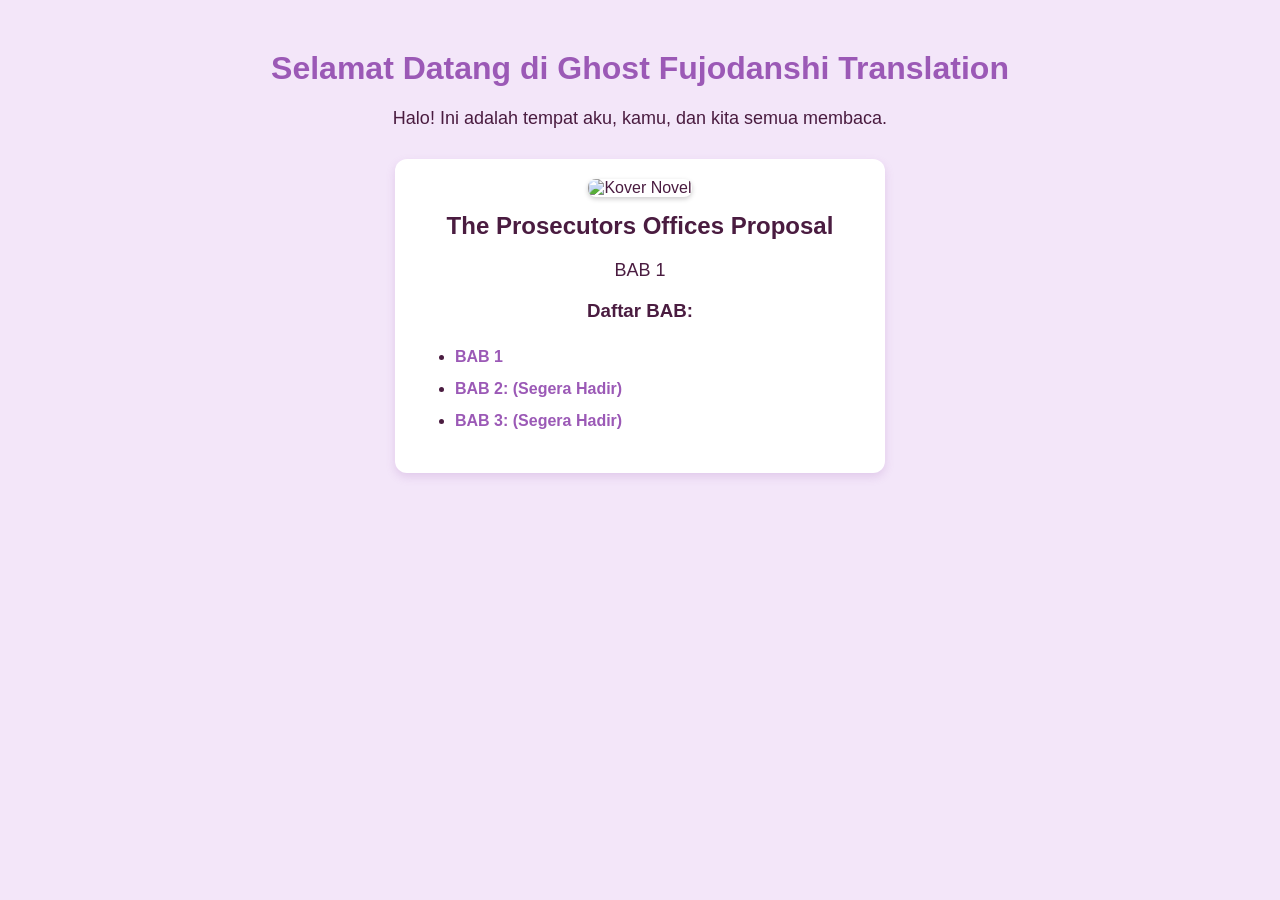
==== index.html @ 05da23c5 "Add files via upload" ====
<!DOCTYPE html>
<html>
<head>
    <title>Ghost Fujodanshi Web</title>
    <style>
        /* INI ADALAH BAGIAN CSS KITA */
        body {
            background-color: #f3e6f9;
            color: #4a1c40;
            font-family: 'Segoe UI', Tahoma, Geneva, Verdana, sans-serif;
            margin: 50px;
            text-align: center;
        }

        h1 {
            color: #9b59b6;
        }

        p {
            font-size: 18px;
        }

        .kotak-novel {
            background-color: white;
            border-radius: 12px;
            padding: 20px;
            margin: 30px auto;
            max-width: 450px;
            box-shadow: 0 4px 10px rgba(155, 89, 182, 0.2);
        }

        /* INI KODE BARU UNTUK MENGATUR GAMBAR KOVER */
        .kover-novel {
            width: 100%; /* Membuat gambar menyesuaikan lebar kotak */
            max-width: 250px; /* Lebar maksimal gambar agar tidak terlalu raksasa */
            border-radius: 8px; /* Sudut gambar sedikit membulat */
            margin-bottom: 15px; /* Memberi jarak antara gambar dan judul */
            box-shadow: 0 2px 5px rgba(0,0,0,0.2);
        }

        .kotak-novel h2 {
            color: #4a1c40;
            margin-top: 0;
        }

        .tombol-baca {
            display: inline-block;
            background-color: #9b59b6;
            color: white;
            padding: 10px 25px;
            text-decoration: none;
            border-radius: 8px;
            font-weight: bold;
            margin-top: 15px;
        }

        .tombol-baca:hover {
            background-color: #8e44ad;
        }
    </style>
</head>
<body>
    
    <!-- INI ADALAH BAGIAN ISI WEBSITE -->
    <h1>Selamat Datang di Ghost Fujodanshi Translation</h1>
    <p>Halo! Ini adalah tempat aku, kamu, dan kita semua membaca.</p>

    <div class="kotak-novel">
        <!-- INI KODE BARU UNTUK MENAMPILKAN GAMBAR -->
        <!-- Sementara aku pakai gambar contoh (placeholder) dari internet -->
        <img src="cover tpop.png" alt="Kover Novel" class="kover-novel">

        <h2>The Prosecutors Offices Proposal</h2>
        <p>BAB 1</p>
        <h3>Daftar BAB:</h3>
     <ul style="text-align: left; line-height: 2;">
         <li><a href="tpopbab1.html" style="color: #9b59b6; text-decoration: none; font-weight: bold;">BAB 1</a></li>
         <li><a href="#" style="color: #9b59b6; text-decoration: none; font-weight: bold;">BAB 2: (Segera Hadir)</a></li>
         <li><a href="#" style="color: #9b59b6; text-decoration: none; font-weight: bold;">BAB 3: (Segera Hadir)</a></li>
     </ul>
    </div>

</body>
</html>
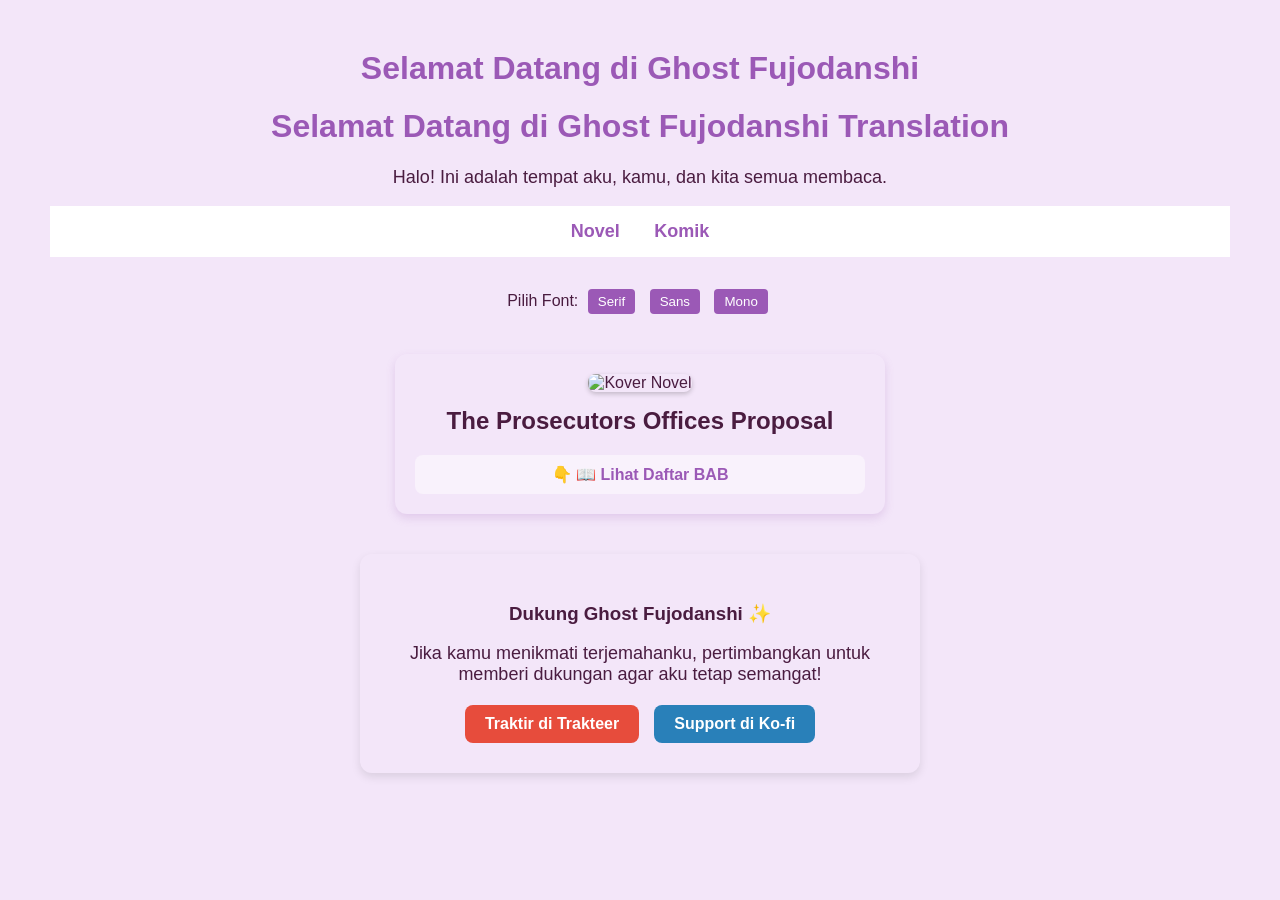
==== commit 10be49ef: "Add files via upload" ====
--- a/index.html
+++ b/index.html
@@ -3,6 +3,28 @@
 <head>
     <title>Ghost Fujodanshi Web</title>
     <style>
+        /* Gaya untuk Menu Navigasi */
+.navbar {
+    background-color: #ffffff;
+    padding: 15px;
+    text-align: center;
+    border-bottom: 2px solid #f3e6f9;
+    margin-bottom: 20px;
+}
+
+.navbar a {
+    margin: 0 15px;
+    text-decoration: none;
+    color: #9b59b6;
+    font-weight: bold;
+    font-size: 18px;
+}
+
+.navbar a:hover {
+    color: #4a1c40;
+    text-decoration: underline;
+}
+
         /* INI ADALAH BAGIAN CSS KITA */
         body {
             background-color: #f3e6f9;
@@ -21,7 +43,7 @@
         }
 
         .kotak-novel {
-            background-color: white;
+            background-color: transparent;
             border-radius: 12px;
             padding: 20px;
             margin: 30px auto;
@@ -57,13 +79,128 @@
         .tombol-baca:hover {
             background-color: #8e44ad;
         }
+
+        /* Gaya khusus untuk teks sinopsis */
+.sinopsis {
+    color: #666;             /* Warna abu-abu agar tidak terlalu mencolok */
+    font-style: italic;      /* Tulisan miring agar terlihat seperti kutipan */
+    font-size: 14px;         /* Ukuran font sedikit lebih kecil dari judul */
+    margin: 10px 0;          /* Jarak atas dan bawah */
+    line-height: 1.4;        /* Jarak antar baris */
+}
+
+/* Gaya untuk tombol buka/tutup */
+.tombol-lipat {
+    color: #9b59b6;          /* Warna ungu khas web kamu */
+    font-weight: bold;       /* Tulisan ditebalkan */
+    cursor: pointer;         /* Mengubah kursor panah menjadi gambar tangan saat disentuh */
+    margin-top: 10px;
+    padding: 10px;
+    background-color: #f9f2fc; /* Memberi latar ungu sangat pudar seperti tombol */
+    border-radius: 8px;      /* Ujungnya membulat */
+    list-style-type: '👇 ';    /* Mengubah ikon panah bawaan menjadi emoji (opsional) */
+}
+
+/* Mengubah warna saat tombol disentuh mouse (hover) */
+.tombol-lipat:hover {
+    background-color: #e6cff2;
+    color: #4a1c40;
+}
+
+/* Mengubah ikon saat tombol dalam keadaan TERBUKA */
+details[open] summary {
+    list-style-type: '👆 '; 
+    margin-bottom: 15px;     /* Memberi jarak dengan teks di bawahnya saat terbuka */
+}
+
+/* Gaya untuk kotak dukungan */
+.dukungan {
+    background-color: transparent;
+    padding: 30px;
+    margin: 40px auto;
+    max-width: 500px;
+    border-radius: 12px;
+    box-shadow: 0 4px 10px rgba(0,0,0,0.1);
+    text-align: center;
+}
+
+.tombol-donasi {
+    display: flex;
+    justify-content: center;
+    gap: 15px; /* Jarak antar tombol */
+    margin-top: 20px;
+}
+
+/* Tombol Trakteer (Warna Merah Khas) */
+.btn-trakteer {
+    background-color: #e74c3c;
+    color: white;
+    padding: 10px 20px;
+    text-decoration: none;
+    border-radius: 8px;
+    font-weight: bold;
+}
+
+/* Tombol Ko-fi (Warna Biru Khas) */
+.btn-kofi {
+    background-color: #2980b9;
+    color: white;
+    padding: 10px 20px;
+    text-decoration: none;
+    border-radius: 8px;
+    font-weight: bold;
+}
+
+/* Efek saat mouse diarahkan ke tombol */
+.btn-trakteer:hover, .btn-kofi:hover {
+    opacity: 0.8;
+    transform: scale(1.05);
+}
+
+.font-switcher {
+    text-align: center;
+    margin: 10px;
+    padding: 10px;
+    background: transparent;
+    border-radius: 8px;
+}
+
+.font-switcher button {
+    margin: 0 5px;
+    padding: 5px 10px;
+    cursor: pointer;
+    background: #9b59b6;
+    color: white;
+    border: none;
+    border-radius: 4px;
+}
+
+.font-switcher button:hover {
+    background: #4a1c40;
+}
     </style>
 </head>
 <body>
     
+    <h1>Selamat Datang di Ghost Fujodanshi</h1>
+    <!-- ... sisanya tetap sama ... -->
     <!-- INI ADALAH BAGIAN ISI WEBSITE -->
     <h1>Selamat Datang di Ghost Fujodanshi Translation</h1>
     <p>Halo! Ini adalah tempat aku, kamu, dan kita semua membaca.</p>
+
+<body>
+    <!-- Tambahkan Navigasi ini -->
+    <nav class="navbar">
+        <a href="index.html">Novel</a>
+        <a href="komik.html">Komik</a>
+    </nav>
+
+<div class="font-switcher">
+    <span>Pilih Font:</span>
+    <button onclick="changeFont('serif')">Serif</button>
+    <button onclick="changeFont('sans-serif')">Sans</button>
+    <button onclick="changeFont('monospace')">Mono</button>
+</div>
 
     <div class="kotak-novel">
         <!-- INI KODE BARU UNTUK MENAMPILKAN GAMBAR -->
@@ -71,14 +208,35 @@
         <img src="cover tpop.png" alt="Kover Novel" class="kover-novel">
 
         <h2>The Prosecutors Offices Proposal</h2>
-        <p>BAB 1</p>
-        <h3>Daftar BAB:</h3>
-     <ul style="text-align: left; line-height: 2;">
-         <li><a href="tpopbab1.html" style="color: #9b59b6; text-decoration: none; font-weight: bold;">BAB 1</a></li>
-         <li><a href="#" style="color: #9b59b6; text-decoration: none; font-weight: bold;">BAB 2: (Segera Hadir)</a></li>
-         <li><a href="#" style="color: #9b59b6; text-decoration: none; font-weight: bold;">BAB 3: (Segera Hadir)</a></li>
-     </ul>
+
+    <!-- BAGIAN 2: DAFTAR BAB -->
+    <details>
+        <summary class="tombol-lipat">📖 Lihat Daftar BAB</summary>
+        <ul style="text-align: left; line-height: 1.8; margin-top: 10px;">
+            <li><a href="tpopbab1.html">BAB 1</a></li>
+        </ul>
+    </details>
+
     </div>
+
+    <!-- Bagian Dukungan -->
+<div class="dukungan">
+    <h3>Dukung Ghost Fujodanshi ✨</h3>
+    <p>Jika kamu menikmati terjemahanku, pertimbangkan untuk memberi dukungan agar aku tetap semangat!</p>
+    
+    <div class="tombol-donasi">
+        <!-- Ganti tanda # dengan link asli Trakteer/Ko-fi kamu -->
+        <a href="https://trakteer.id/ghostfujodanshi" target="_blank" class="btn-trakteer">Traktir di Trakteer</a>
+        <a href="https://ko-fi.com/ghostfujodanshi" target="_blank" class="btn-kofi">Support di Ko-fi</a>
+    </div>
+</div>
+
+<script>
+    function changeFont(fontType) {
+        // Mengubah font seluruh halaman
+        document.body.style.fontFamily = fontType;
+    }
+</script>
 
 </body>
 </html>
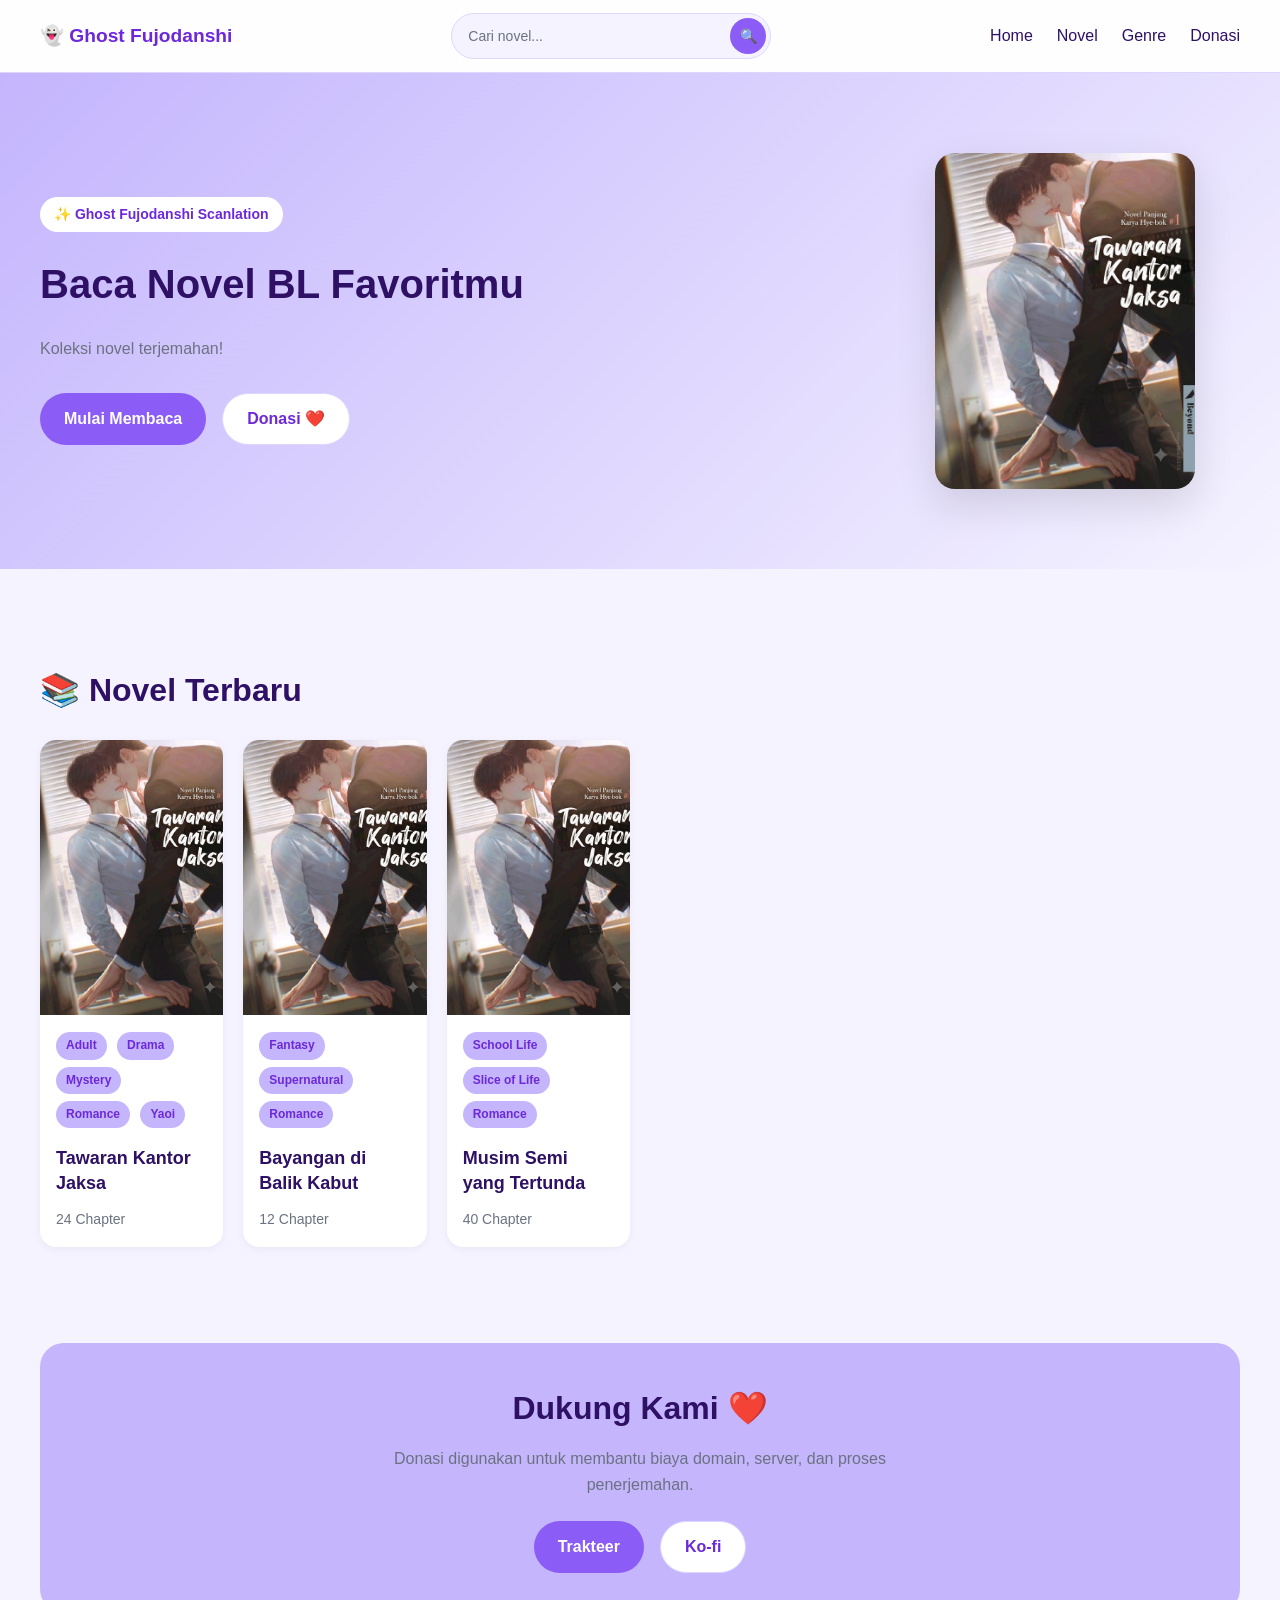
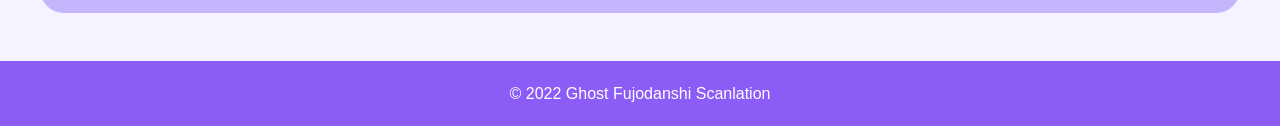
==== commit 521e82da: "Add files via upload" ====
--- a/index.html
+++ b/index.html
@@ -1,242 +1,64 @@
 <!DOCTYPE html>
-<html>
+<html lang="id">
+
 <head>
-    <title>Ghost Fujodanshi Web</title>
-    <style>
-        /* Gaya untuk Menu Navigasi */
-.navbar {
-    background-color: #ffffff;
-    padding: 15px;
-    text-align: center;
-    border-bottom: 2px solid #f3e6f9;
-    margin-bottom: 20px;
-}
 
-.navbar a {
-    margin: 0 15px;
-    text-decoration: none;
-    color: #9b59b6;
-    font-weight: bold;
-    font-size: 18px;
-}
+<meta charset="UTF-8">
+<meta name="viewport" content="width=device-width, initial-scale=1.0">
 
-.navbar a:hover {
-    color: #4a1c40;
-    text-decoration: underline;
-}
+<title>Ghost Fujodanshi Scanlation - Baca Novel BL Terjemahan Indonesia</title>
+<meta name="description" content="Baca novel BL (Boys Love) terjemahan bahasa Indonesia gratis di Ghost Fujodanshi Scanlation. Update terbaru, genre lengkap, nyaman dibaca.">
+<link rel="canonical" href="https://ghostfujodanshi.github.io/archive/">
 
-        /* INI ADALAH BAGIAN CSS KITA */
-        body {
-            background-color: #f3e6f9;
-            color: #4a1c40;
-            font-family: 'Segoe UI', Tahoma, Geneva, Verdana, sans-serif;
-            margin: 50px;
-            text-align: center;
-        }
+<!-- Favicon -->
+<link rel="icon" type="image/x-icon" href="favicon.ico">
+<link rel="icon" type="image/png" sizes="32x32" href="assets/icons/favicon-32x32.png">
+<link rel="icon" type="image/png" sizes="16x16" href="assets/icons/favicon-16x16.png">
+<link rel="apple-touch-icon" href="assets/icons/apple-touch-icon.png">
 
-        h1 {
-            color: #9b59b6;
-        }
+<!-- Open Graph (preview saat link dishare) -->
+<meta property="og:type" content="website">
+<meta property="og:site_name" content="Ghost Fujodanshi Scanlation">
+<meta property="og:title" content="Ghost Fujodanshi Scanlation - Baca Novel BL Terjemahan Indonesia">
+<meta property="og:description" content="Baca novel BL (Boys Love) terjemahan bahasa Indonesia gratis. Update terbaru, genre lengkap, nyaman dibaca.">
+<meta property="og:image" content="https://ghostfujodanshi.github.io/archive/assets/images/og-image.jpg">
+<meta property="og:url" content="https://ghostfujodanshi.github.io/archive/">
 
-        p {
-            font-size: 18px;
-        }
+<!-- Twitter Card -->
+<meta name="twitter:card" content="summary_large_image">
+<meta name="twitter:title" content="Ghost Fujodanshi Scanlation - Baca Novel BL Terjemahan Indonesia">
+<meta name="twitter:description" content="Baca novel BL (Boys Love) terjemahan bahasa Indonesia gratis. Update terbaru, genre lengkap, nyaman dibaca.">
+<meta name="twitter:image" content="https://ghostfujodanshi.github.io/archive/assets/images/og-image.jpg">
 
-        .kotak-novel {
-            background-color: transparent;
-            border-radius: 12px;
-            padding: 20px;
-            margin: 30px auto;
-            max-width: 450px;
-            box-shadow: 0 4px 10px rgba(155, 89, 182, 0.2);
-        }
+<link rel="stylesheet" href="assets/css/style.css">
 
-        /* INI KODE BARU UNTUK MENGATUR GAMBAR KOVER */
-        .kover-novel {
-            width: 100%; /* Membuat gambar menyesuaikan lebar kotak */
-            max-width: 250px; /* Lebar maksimal gambar agar tidak terlalu raksasa */
-            border-radius: 8px; /* Sudut gambar sedikit membulat */
-            margin-bottom: 15px; /* Memberi jarak antara gambar dan judul */
-            box-shadow: 0 2px 5px rgba(0,0,0,0.2);
-        }
+</head>
 
-        .kotak-novel h2 {
-            color: #4a1c40;
-            margin-top: 0;
-        }
-
-        .tombol-baca {
-            display: inline-block;
-            background-color: #9b59b6;
-            color: white;
-            padding: 10px 25px;
-            text-decoration: none;
-            border-radius: 8px;
-            font-weight: bold;
-            margin-top: 15px;
-        }
-
-        .tombol-baca:hover {
-            background-color: #8e44ad;
-        }
-
-        /* Gaya khusus untuk teks sinopsis */
-.sinopsis {
-    color: #666;             /* Warna abu-abu agar tidak terlalu mencolok */
-    font-style: italic;      /* Tulisan miring agar terlihat seperti kutipan */
-    font-size: 14px;         /* Ukuran font sedikit lebih kecil dari judul */
-    margin: 10px 0;          /* Jarak atas dan bawah */
-    line-height: 1.4;        /* Jarak antar baris */
-}
-
-/* Gaya untuk tombol buka/tutup */
-.tombol-lipat {
-    color: #9b59b6;          /* Warna ungu khas web kamu */
-    font-weight: bold;       /* Tulisan ditebalkan */
-    cursor: pointer;         /* Mengubah kursor panah menjadi gambar tangan saat disentuh */
-    margin-top: 10px;
-    padding: 10px;
-    background-color: #f9f2fc; /* Memberi latar ungu sangat pudar seperti tombol */
-    border-radius: 8px;      /* Ujungnya membulat */
-    list-style-type: '👇 ';    /* Mengubah ikon panah bawaan menjadi emoji (opsional) */
-}
-
-/* Mengubah warna saat tombol disentuh mouse (hover) */
-.tombol-lipat:hover {
-    background-color: #e6cff2;
-    color: #4a1c40;
-}
-
-/* Mengubah ikon saat tombol dalam keadaan TERBUKA */
-details[open] summary {
-    list-style-type: '👆 '; 
-    margin-bottom: 15px;     /* Memberi jarak dengan teks di bawahnya saat terbuka */
-}
-
-/* Gaya untuk kotak dukungan */
-.dukungan {
-    background-color: transparent;
-    padding: 30px;
-    margin: 40px auto;
-    max-width: 500px;
-    border-radius: 12px;
-    box-shadow: 0 4px 10px rgba(0,0,0,0.1);
-    text-align: center;
-}
-
-.tombol-donasi {
-    display: flex;
-    justify-content: center;
-    gap: 15px; /* Jarak antar tombol */
-    margin-top: 20px;
-}
-
-/* Tombol Trakteer (Warna Merah Khas) */
-.btn-trakteer {
-    background-color: #e74c3c;
-    color: white;
-    padding: 10px 20px;
-    text-decoration: none;
-    border-radius: 8px;
-    font-weight: bold;
-}
-
-/* Tombol Ko-fi (Warna Biru Khas) */
-.btn-kofi {
-    background-color: #2980b9;
-    color: white;
-    padding: 10px 20px;
-    text-decoration: none;
-    border-radius: 8px;
-    font-weight: bold;
-}
-
-/* Efek saat mouse diarahkan ke tombol */
-.btn-trakteer:hover, .btn-kofi:hover {
-    opacity: 0.8;
-    transform: scale(1.05);
-}
-
-.font-switcher {
-    text-align: center;
-    margin: 10px;
-    padding: 10px;
-    background: transparent;
-    border-radius: 8px;
-}
-
-.font-switcher button {
-    margin: 0 5px;
-    padding: 5px 10px;
-    cursor: pointer;
-    background: #9b59b6;
-    color: white;
-    border: none;
-    border-radius: 4px;
-}
-
-.font-switcher button:hover {
-    background: #4a1c40;
-}
-    </style>
-</head>
-<body>
-    
-    <h1>Selamat Datang di Ghost Fujodanshi</h1>
-    <!-- ... sisanya tetap sama ... -->
-    <!-- INI ADALAH BAGIAN ISI WEBSITE -->
-    <h1>Selamat Datang di Ghost Fujodanshi Translation</h1>
-    <p>Halo! Ini adalah tempat aku, kamu, dan kita semua membaca.</p>
 
 <body>
-    <!-- Tambahkan Navigasi ini -->
-    <nav class="navbar">
-        <a href="index.html">Novel</a>
-        <a href="komik.html">Komik</a>
-    </nav>
 
-<div class="font-switcher">
-    <span>Pilih Font:</span>
-    <button onclick="changeFont('serif')">Serif</button>
-    <button onclick="changeFont('sans-serif')">Sans</button>
-    <button onclick="changeFont('monospace')">Mono</button>
-</div>
 
-    <div class="kotak-novel">
-        <!-- INI KODE BARU UNTUK MENAMPILKAN GAMBAR -->
-        <!-- Sementara aku pakai gambar contoh (placeholder) dari internet -->
-        <img src="cover tpop.png" alt="Kover Novel" class="kover-novel">
+<div id="header"></div>
 
-        <h2>The Prosecutors Offices Proposal</h2>
 
-    <!-- BAGIAN 2: DAFTAR BAB -->
-    <details>
-        <summary class="tombol-lipat">📖 Lihat Daftar BAB</summary>
-        <ul style="text-align: left; line-height: 1.8; margin-top: 10px;">
-            <li><a href="tpopbab1.html">BAB 1</a></li>
-        </ul>
-    </details>
+<main>
 
-    </div>
+    <div id="hero"></div>
 
-    <!-- Bagian Dukungan -->
-<div class="dukungan">
-    <h3>Dukung Ghost Fujodanshi ✨</h3>
-    <p>Jika kamu menikmati terjemahanku, pertimbangkan untuk memberi dukungan agar aku tetap semangat!</p>
-    
-    <div class="tombol-donasi">
-        <!-- Ganti tanda # dengan link asli Trakteer/Ko-fi kamu -->
-        <a href="https://trakteer.id/ghostfujodanshi" target="_blank" class="btn-trakteer">Traktir di Trakteer</a>
-        <a href="https://ko-fi.com/ghostfujodanshi" target="_blank" class="btn-kofi">Support di Ko-fi</a>
-    </div>
-</div>
+    <div id="latest"></div>
 
-<script>
-    function changeFont(fontType) {
-        // Mengubah font seluruh halaman
-        document.body.style.fontFamily = fontType;
-    }
-</script>
+    <div id="donation"></div>
+
+</main>
+
+
+<div id="footer"></div>
+
+
+
+<script type="module" src="assets/js/pages/home.js"></script>
+
 
 </body>
+
 </html>
--- a/assets/css/style.css
+++ b/assets/css/style.css
@@ -0,0 +1,39 @@
+/* ===========================
+   BASE
+=========================== */
+
+@import url("./base/reset.css");
+@import url("./base/variables.css");
+@import url("./base/typography.css");
+@import url("./base/base.css");
+
+
+/* ===========================
+   LAYOUT
+=========================== */
+
+@import url("./layout/container.css");
+@import url("./layout/header.css");
+@import url("./layout/hero.css");
+@import url("./layout/footer.css");
+@import url("./layout/donation.css");
+
+
+/* ===========================
+   COMPONENTS
+=========================== */
+
+@import url("./components/button.css");
+@import url("./components/card.css");
+@import url("./components/badge.css");
+@import url("./components/search.css");
+
+
+/* ===========================
+   PAGES
+=========================== */
+
+@import url("./pages/home.css");
+@import url("./pages/novel.css");
+@import url("./pages/chapter.css");
+@import url("./pages/novels.css");
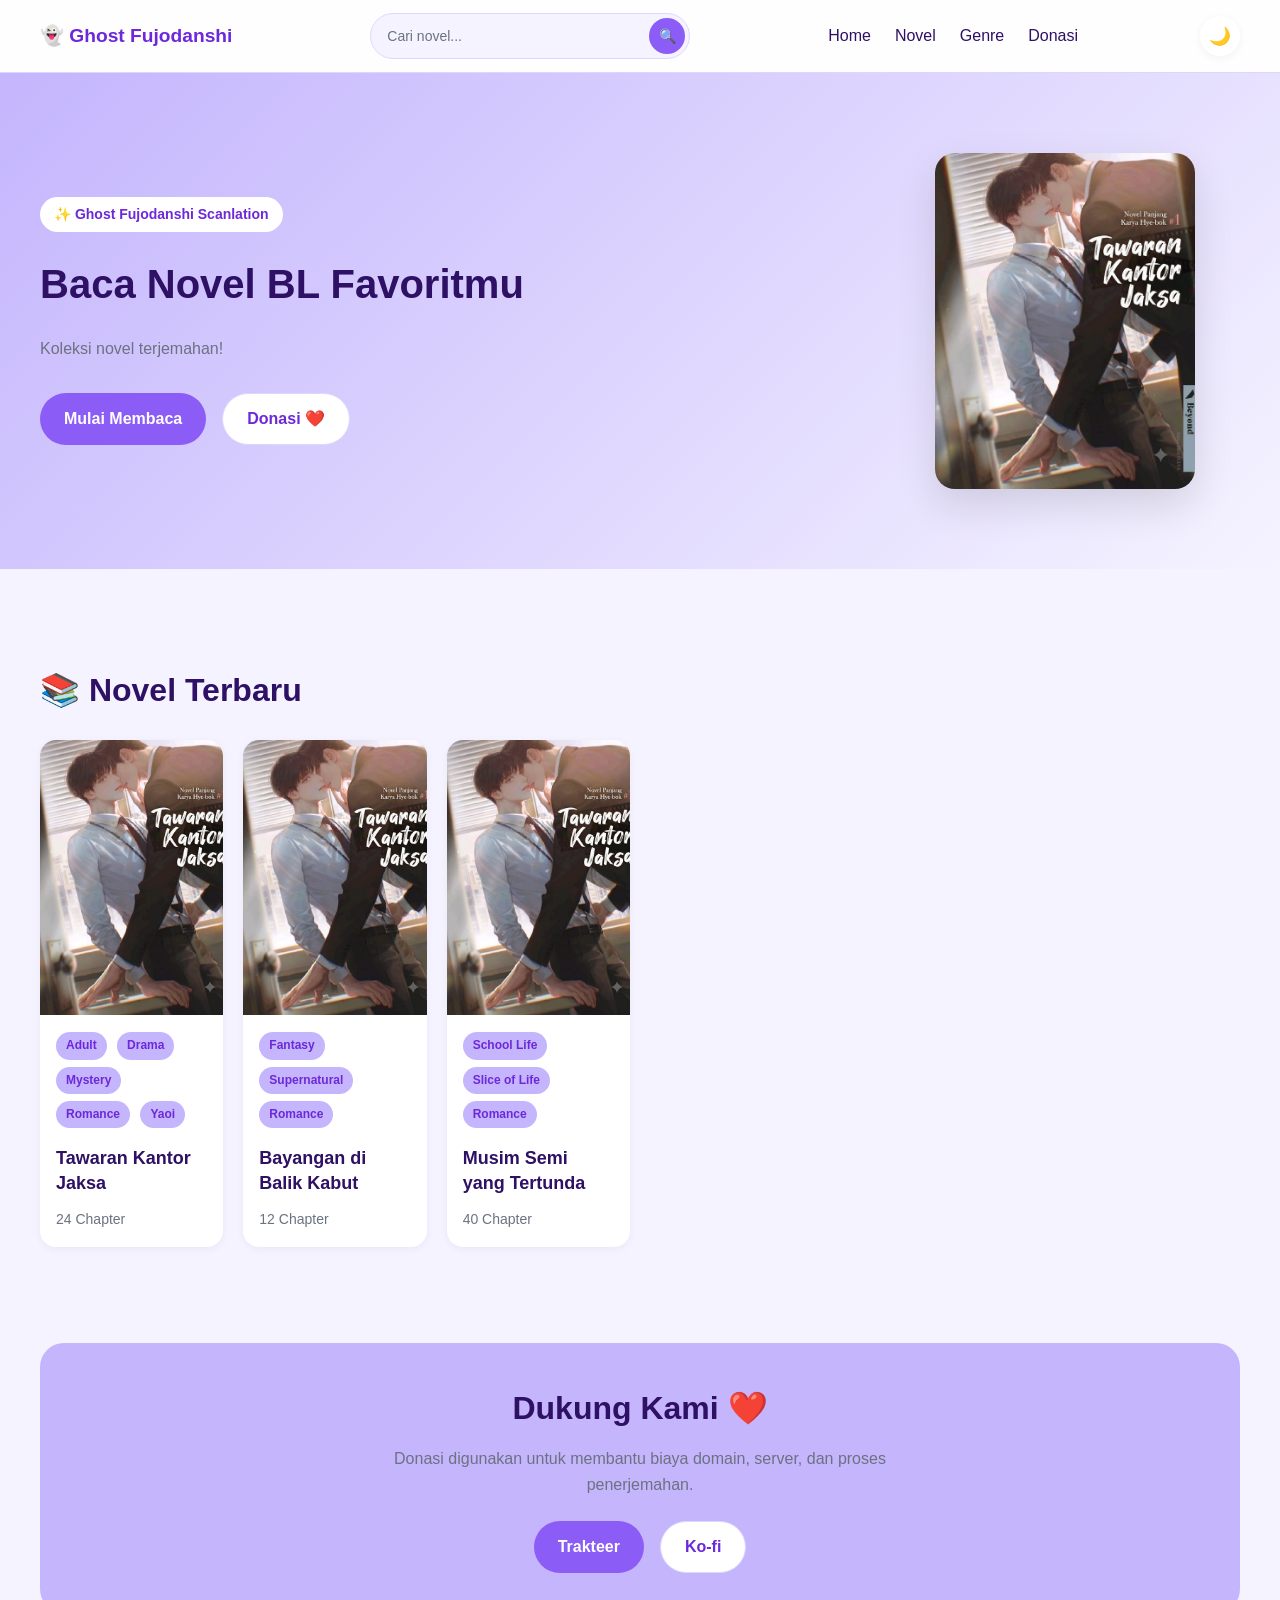
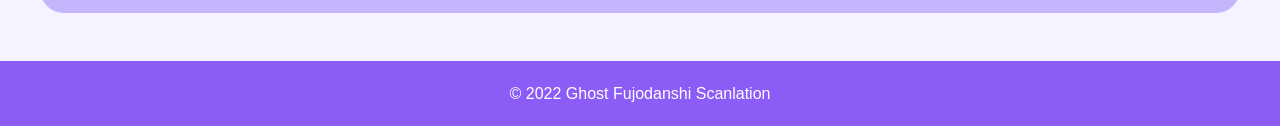
==== commit 4836e1c0: "Add files via upload" ====
--- a/index.html
+++ b/index.html
@@ -4,7 +4,9 @@
 <head>
 
 <meta charset="UTF-8">
-<meta name="viewport" content="width=device-width, initial-scale=1.0">
+<meta name="viewport" content="width=device-width, initial-scale=1.0">
+
+<script src="assets/js/theme-init.js"></script>
 
 <title>Ghost Fujodanshi Scanlation - Baca Novel BL Terjemahan Indonesia</title>
 <meta name="description" content="Baca novel BL (Boys Love) terjemahan bahasa Indonesia gratis di Ghost Fujodanshi Scanlation. Update terbaru, genre lengkap, nyaman dibaca.">
